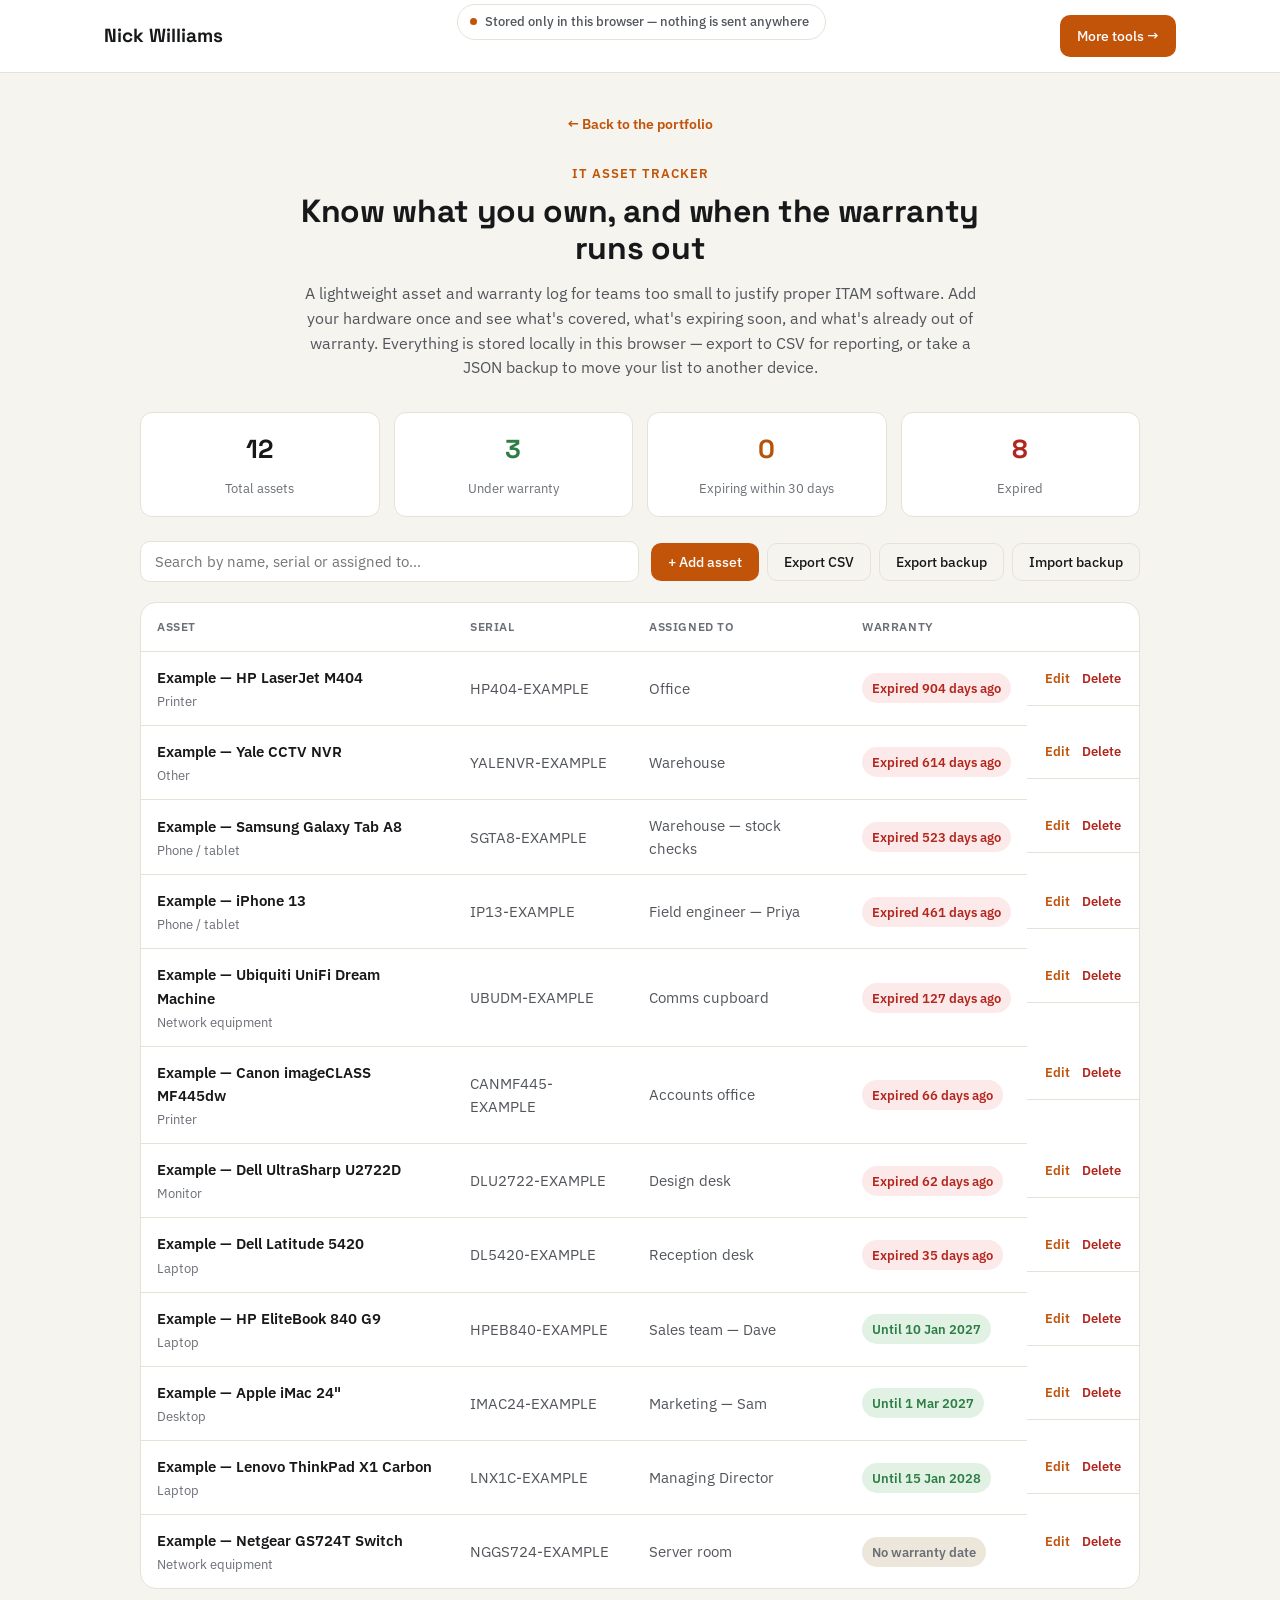
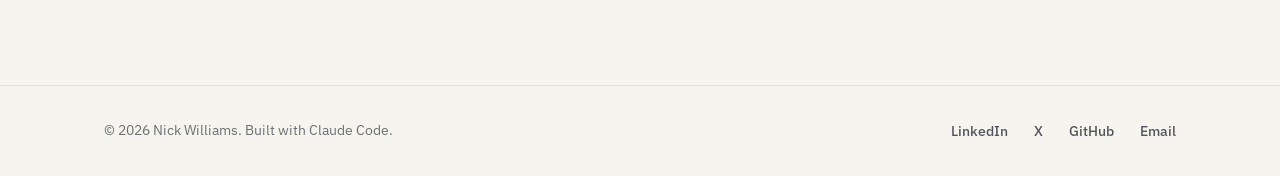
==== tools/asset-tracker/index.html @ 1b695453 "Add IT Asset Tracker tool Self-contained hardware/warranty log under tools/asset-tracker/, in the sa" ====
<!doctype html>
<html lang="en">
<head>
<meta charset="UTF-8">
<meta name="viewport" content="width=device-width, initial-scale=1">
<title>IT Asset Tracker — Nick Williams</title>
<meta name="description" content="Track hardware, warranty dates and who has what — stored in your browser, exportable to CSV, no account or database required.">

<!-- TODO: update once a custom domain is live -->
<link rel="canonical" href="https://your-domain.example/tools/asset-tracker/">
<meta property="og:type" content="website">
<meta property="og:site_name" content="Nick Williams">
<meta property="og:title" content="IT Asset Tracker">
<meta property="og:description" content="Track hardware, warranty dates and who has what — stored in your browser, exportable to CSV, no account or database required.">
<meta property="og:url" content="https://your-domain.example/tools/asset-tracker/">
<meta name="twitter:card" content="summary">
<meta name="twitter:title" content="IT Asset Tracker">
<meta name="twitter:description" content="Track hardware, warranty dates and who has what — stored in your browser, exportable to CSV, no account or database required.">

<link rel="preconnect" href="https://fonts.googleapis.com">
<link rel="preconnect" href="https://fonts.gstatic.com" crossorigin>
<link href="https://fonts.googleapis.com/css2?family=Space+Grotesk:wght@600;700&family=IBM+Plex+Sans:wght@400;500&display=swap" rel="stylesheet">

<link rel="stylesheet" href="../../css/style.css">
<link rel="stylesheet" href="asset.css">
<link rel="icon" type="image/svg+xml" href="../../assets/icons/favicon.svg">
</head>
<body>

<header class="tool-topbar">
  <div class="wrap tool-topbar-inner">
    <a href="../../" class="brand">Nick Williams</a>
    <span class="pill tool-live-pill"><span class="dot"></span>Stored only in this browser — nothing is sent anywhere</span>
    <a class="btn btn-primary btn-small" href="../../#work">More tools →</a>
  </div>
</header>

<main class="wrap asset-shell">

  <div class="asset-intro">
    <a href="../../#work" class="back-link">← Back to the portfolio</a>
    <span class="eyebrow">IT Asset Tracker</span>
    <h1>Know what you own, and when the warranty runs out</h1>
    <p class="lede">A lightweight asset and warranty log for teams too small to justify proper ITAM software. Add your hardware once and see what's covered, what's expiring soon, and what's already out of warranty. Everything is stored locally in this browser — export to CSV for reporting, or take a JSON backup to move your list to another device.</p>
  </div>

  <div class="asset-stats">
    <div class="asset-stat">
      <span class="asset-stat-value" id="stat-total">0</span>
      <span class="asset-stat-label">Total assets</span>
    </div>
    <div class="asset-stat ok">
      <span class="asset-stat-value" id="stat-ok">0</span>
      <span class="asset-stat-label">Under warranty</span>
    </div>
    <div class="asset-stat warn">
      <span class="asset-stat-value" id="stat-expiring">0</span>
      <span class="asset-stat-label">Expiring within 30 days</span>
    </div>
    <div class="asset-stat bad">
      <span class="asset-stat-value" id="stat-expired">0</span>
      <span class="asset-stat-label">Expired</span>
    </div>
  </div>

  <div class="asset-toolbar">
    <input type="search" class="asset-search" id="search-input" placeholder="Search by name, serial or assigned to…">
    <div class="asset-toolbar-actions">
      <button type="button" class="btn btn-primary btn-small" id="add-asset-btn">+ Add asset</button>
      <button type="button" class="btn btn-secondary btn-small" id="export-csv-btn">Export CSV</button>
      <button type="button" class="btn btn-secondary btn-small" id="export-backup-btn">Export backup</button>
      <button type="button" class="btn btn-secondary btn-small" id="import-backup-btn">Import backup</button>
      <input type="file" id="import-file-input" accept="application/json" hidden>
    </div>
  </div>

  <form class="asset-card asset-form" id="asset-form" hidden>
    <input type="hidden" id="asset-id">
    <div class="asset-form-grid">
      <div class="asset-field-group">
        <label for="asset-name">Name / description</label>
        <input type="text" id="asset-name" placeholder="Dell Latitude 5420" required>
      </div>
      <div class="asset-field-group">
        <label for="asset-category">Category</label>
        <select id="asset-category">
          <option>Laptop</option>
          <option>Desktop</option>
          <option>Monitor</option>
          <option>Phone / tablet</option>
          <option>Printer</option>
          <option>Network equipment</option>
          <option>Other</option>
        </select>
      </div>
      <div class="asset-field-group">
        <label for="asset-serial">Serial / asset number</label>
        <input type="text" id="asset-serial" placeholder="Optional">
      </div>
      <div class="asset-field-group">
        <label for="asset-assigned">Assigned to / location</label>
        <input type="text" id="asset-assigned" placeholder="Optional">
      </div>
      <div class="asset-field-group">
        <label for="asset-purchase-date">Purchase date</label>
        <input type="date" id="asset-purchase-date">
      </div>
      <div class="asset-field-group">
        <label for="asset-warranty-date">Warranty expiry</label>
        <input type="date" id="asset-warranty-date">
      </div>
      <div class="asset-field-group full">
        <label for="asset-notes">Notes</label>
        <textarea id="asset-notes" placeholder="Optional"></textarea>
      </div>
    </div>
    <div class="asset-form-actions">
      <button type="submit" class="btn btn-primary btn-small" id="save-asset-btn">Add asset</button>
      <button type="button" class="btn btn-secondary btn-small" id="cancel-edit-btn">Cancel</button>
    </div>
  </form>

  <div class="asset-table-wrap">
    <table class="asset-table" id="asset-table">
      <thead>
        <tr>
          <th>Asset</th>
          <th>Serial</th>
          <th>Assigned to</th>
          <th>Warranty</th>
          <th></th>
        </tr>
      </thead>
      <tbody id="asset-table-body"></tbody>
    </table>
    <p class="asset-empty" id="asset-empty" hidden></p>
  </div>

</main>

<footer class="site-footer">
  <div class="wrap">
    <p class="copyright">© <span id="year">2026</span> Nick Williams. Built with Claude Code.</p>
    <ul class="footer-links">
      <li><a href="#">LinkedIn</a></li>
      <li><a href="#">X</a></li>
      <li><a href="#">GitHub</a></li>
      <li><a href="mailto:hello@example.com">Email</a></li>
    </ul>
  </div>
</footer>

<script src="../../js/main.js"></script>
<script src="asset.js"></script>
</body>
</html>
---- css/style.css ----
/* ==========================================================================
   Nick Williams — portfolio/blog
   Design tokens
   ========================================================================== */
:root {
  --bg: #F6F4EF;
  --surface: #FFFFFF;
  --text: #17181A;
  --text-secondary: #52565C;
  --text-muted: #6B6F76;
  --accent: #C2540A;
  --accent-dark: #9C4308;
  --border: #E6E2D8;
  --placeholder-bg: #ECE7DA;

  --radius-lg: 16px;
  --radius-md: 12px;
  --radius-sm: 10px;

  --font-head: 'Space Grotesk', sans-serif;
  --font-body: 'IBM Plex Sans', sans-serif;

  --container: 1120px;
}

* { box-sizing: border-box; }

html {
  scroll-behavior: smooth;
  scroll-padding-top: 88px;
}

body {
  margin: 0;
  background: var(--bg);
  color: var(--text-secondary);
  font-family: var(--font-body);
  font-weight: 400;
  font-size: 16px;
  line-height: 1.6;
  -webkit-font-smoothing: antialiased;
}

img { max-width: 100%; display: block; }

a { color: inherit; text-decoration: none; }

h1, h2, h3, h4 {
  font-family: var(--font-head);
  color: var(--text);
  margin: 0;
  line-height: 1.15;
  letter-spacing: -0.01em;
}

p { margin: 0; }

.wrap {
  max-width: var(--container);
  margin: 0 auto;
  padding: 0 24px;
}

/* ==========================================================================
   Buttons
   ========================================================================== */
.btn {
  display: inline-flex;
  align-items: center;
  justify-content: center;
  gap: 8px;
  font-family: var(--font-body);
  font-weight: 500;
  font-size: 15px;
  padding: 12px 22px;
  border-radius: var(--radius-sm);
  border: 1px solid transparent;
  cursor: pointer;
  transition: transform 0.15s ease, background-color 0.15s ease, border-color 0.15s ease, box-shadow 0.15s ease;
  white-space: nowrap;
}

.btn-primary {
  background: var(--accent);
  color: #FFFFFF;
}
.btn-primary:hover {
  background: var(--accent-dark);
  transform: translateY(-1px);
}

.btn-secondary {
  background: transparent;
  color: var(--text);
  border-color: var(--border);
}
.btn-secondary:hover {
  border-color: var(--text-muted);
  transform: translateY(-1px);
}

.btn-small {
  padding: 9px 16px;
  font-size: 14px;
}

/* ==========================================================================
   Nav
   ========================================================================== */
.site-nav {
  position: sticky;
  top: 0;
  z-index: 100;
  background: rgba(246, 244, 239, 0.88);
  backdrop-filter: saturate(180%) blur(10px);
  border-bottom: 1px solid var(--border);
}

.site-nav .wrap {
  display: flex;
  align-items: center;
  justify-content: space-between;
  height: 72px;
}

.brand {
  font-family: var(--font-head);
  font-weight: 700;
  font-size: 19px;
  color: var(--text);
}

.nav-links {
  display: flex;
  align-items: center;
  gap: 36px;
  list-style: none;
  margin: 0;
  padding: 0;
}

.nav-links a:not(.btn) {
  font-size: 15px;
  font-weight: 500;
  color: var(--text-secondary);
  transition: color 0.15s ease;
}
.nav-links a:not(.btn):hover { color: var(--text); }

.nav-right { display: flex; align-items: center; gap: 32px; }

.nav-toggle {
  display: none;
  background: none;
  border: 1px solid var(--border);
  border-radius: var(--radius-sm);
  width: 40px;
  height: 40px;
  align-items: center;
  justify-content: center;
  cursor: pointer;
}
.nav-toggle svg { width: 20px; height: 20px; color: var(--text); }

/* ==========================================================================
   Standalone tool page topbar (subnet calculator, password policy, etc.)
   ========================================================================== */
.tool-topbar {
  border-bottom: 1px solid var(--border);
  background: var(--surface);
}
.tool-topbar-inner {
  display: flex;
  align-items: center;
  justify-content: space-between;
  gap: 16px;
  height: 72px;
  flex-wrap: wrap;
}
.tool-live-pill {
  margin: 0;
  order: 3;
  flex-basis: 100%;
  justify-content: center;
}
@media (min-width: 720px) {
  .tool-live-pill { flex-basis: auto; order: 0; }
}

/* ==========================================================================
   Hero
   ========================================================================== */
.hero {
  padding: 88px 0 64px;
}

.pill {
  display: inline-flex;
  align-items: center;
  gap: 8px;
  background: var(--surface);
  border: 1px solid var(--border);
  border-radius: 999px;
  padding: 7px 16px 7px 12px;
  font-size: 13px;
  font-weight: 500;
  color: var(--text-secondary);
  margin-bottom: 28px;
}
.pill .dot {
  width: 7px;
  height: 7px;
  border-radius: 50%;
  background: var(--accent);
  flex-shrink: 0;
}

.hero h1 {
  font-size: 52px;
  font-weight: 700;
  max-width: 15ch;
  margin-bottom: 24px;
}

.hero .lede {
  font-size: 18px;
  max-width: 62ch;
  margin-bottom: 36px;
}

.hero .actions {
  display: flex;
  gap: 14px;
  flex-wrap: wrap;
}

/* ==========================================================================
   Section scaffolding
   ========================================================================== */
section { padding: 72px 0; }

.section-head {
  display: flex;
  align-items: flex-end;
  justify-content: space-between;
  gap: 24px;
  margin-bottom: 36px;
  flex-wrap: wrap;
}

.eyebrow {
  display: block;
  font-family: var(--font-body);
  font-size: 12.5px;
  font-weight: 600;
  letter-spacing: 0.08em;
  text-transform: uppercase;
  color: var(--accent);
  margin-bottom: 10px;
}

.section-head h2 { font-size: 30px; font-weight: 700; }

.head-link {
  font-size: 14.5px;
  font-weight: 500;
  color: var(--accent);
  white-space: nowrap;
  padding-bottom: 4px;
}
.head-link:hover { color: var(--accent-dark); }

/* ==========================================================================
   Card grid — tools
   ========================================================================== */
.card-grid {
  display: grid;
  grid-template-columns: repeat(3, 1fr);
  gap: 20px;
}

.tool-card {
  background: var(--surface);
  border: 1px solid var(--border);
  border-radius: var(--radius-lg);
  padding: 26px 24px;
  transition: transform 0.18s ease, border-color 0.18s ease, box-shadow 0.18s ease;
}

.tool-card:hover {
  transform: translateY(-4px);
  border-color: var(--accent);
  box-shadow: 0 12px 28px -18px rgba(23, 24, 26, 0.28);
}

.icon-chip {
  width: 42px;
  height: 42px;
  border-radius: var(--radius-sm);
  background: var(--placeholder-bg);
  display: flex;
  align-items: center;
  justify-content: center;
  margin-bottom: 18px;
}
.icon-chip svg {
  width: 20px;
  height: 20px;
  stroke: var(--accent-dark);
}

.tool-card h3 {
  font-size: 17px;
  font-weight: 600;
  margin-bottom: 8px;
}

.tool-card p {
  font-size: 14.5px;
  color: var(--text-muted);
  margin-bottom: 18px;
  min-height: 44px;
}

.try-link {
  display: inline-flex;
  align-items: center;
  gap: 6px;
  font-size: 14px;
  font-weight: 600;
  color: var(--accent);
  transition: gap 0.15s ease;
}
.try-link:hover { gap: 10px; color: var(--accent-dark); }

/* ==========================================================================
   Blog cards
   ========================================================================== */
.blog-grid {
  display: grid;
  grid-template-columns: repeat(3, 1fr);
  gap: 20px;
}

.post-card {
  display: block;
  background: var(--surface);
  border: 1px solid var(--border);
  border-radius: var(--radius-lg);
  overflow: hidden;
  transition: transform 0.18s ease, border-color 0.18s ease, box-shadow 0.18s ease;
}
.post-card:hover {
  transform: translateY(-4px);
  border-color: var(--accent);
  box-shadow: 0 12px 28px -18px rgba(23, 24, 26, 0.28);
}

.post-thumb {
  aspect-ratio: 16 / 10;
  background: var(--placeholder-bg);
  background-size: cover;
  background-position: center;
}

.post-body { padding: 20px 22px 24px; }

.post-meta {
  font-size: 13px;
  font-weight: 500;
  color: var(--text-muted);
  margin-bottom: 10px;
}
.post-meta .cat { color: var(--accent); font-weight: 600; }

.post-card h3 {
  font-size: 17px;
  font-weight: 600;
  margin-bottom: 8px;
}

.post-card .excerpt {
  font-size: 14.5px;
  color: var(--text-muted);
}

/* ==========================================================================
   About
   ========================================================================== */
.about-grid {
  display: grid;
  grid-template-columns: 1.15fr 0.85fr;
  gap: 56px;
  align-items: center;
}

.about-copy p { margin-bottom: 18px; font-size: 15.5px; }

.skill-tags {
  display: flex;
  flex-wrap: wrap;
  gap: 10px;
  margin: 26px 0 30px;
}

.skill-tag {
  font-size: 13px;
  font-weight: 500;
  color: var(--text-secondary);
  background: var(--surface);
  border: 1px solid var(--border);
  border-radius: 999px;
  padding: 7px 14px;
}

.about-image {
  aspect-ratio: 4 / 5;
  background: var(--placeholder-bg);
  border: 1px dashed #C9C2AF;
  border-radius: var(--radius-lg);
  display: flex;
  align-items: center;
  justify-content: center;
  text-align: center;
  padding: 24px;
}
.about-image span {
  font-size: 13px;
  color: var(--text-muted);
  font-weight: 500;
  max-width: 22ch;
}

/* ==========================================================================
   Footer
   ========================================================================== */
.site-footer {
  border-top: 1px solid var(--border);
  padding: 32px 0;
}
.site-footer .wrap {
  display: flex;
  align-items: center;
  justify-content: space-between;
  flex-wrap: wrap;
  gap: 16px;
}
.copyright { font-size: 13.5px; color: var(--text-muted); }

.footer-links {
  display: flex;
  gap: 26px;
  list-style: none;
  margin: 0;
  padding: 0;
}
.footer-links a {
  font-size: 13.5px;
  font-weight: 500;
  color: var(--text-secondary);
  transition: color 0.15s ease;
}
.footer-links a:hover { color: var(--accent); }

/* ==========================================================================
   Blog index / post pages (shared with blog/*.html)
   ========================================================================== */
.page-header {
  padding: 56px 0 8px;
}
.page-header .eyebrow { margin-bottom: 12px; }
.page-header h1 {
  font-size: 40px;
  font-weight: 700;
  margin-bottom: 16px;
}
.page-header .lede {
  font-size: 16.5px;
  max-width: 60ch;
}

.back-link {
  display: inline-flex;
  align-items: center;
  gap: 6px;
  font-size: 14px;
  font-weight: 600;
  color: var(--accent);
  margin-bottom: 28px;
}
.back-link:hover { color: var(--accent-dark); }

.post-article {
  max-width: 720px;
  margin: 0 auto;
  padding: 24px 24px 96px;
}

.post-article .post-hero-meta {
  margin-bottom: 18px;
}

.post-article h1 {
  font-size: 36px;
  margin-bottom: 22px;
}

.post-content { font-size: 16.5px; color: var(--text-secondary); }
.post-content p { margin-bottom: 20px; }
.post-content h2 {
  font-size: 24px;
  margin: 36px 0 16px;
}
.post-content h3 {
  font-size: 19px;
  margin: 28px 0 12px;
}
.post-content ul, .post-content ol {
  margin: 0 0 20px;
  padding-left: 22px;
}
.post-content li { margin-bottom: 8px; }
.post-content a { color: var(--accent); font-weight: 500; }
.post-content a:hover { color: var(--accent-dark); }
.post-content blockquote {
  margin: 24px 0;
  padding: 4px 0 4px 20px;
  border-left: 3px solid var(--accent);
  color: var(--text);
  font-style: italic;
}
.post-content code {
  background: var(--placeholder-bg);
  border-radius: 5px;
  padding: 2px 6px;
  font-size: 0.9em;
}
.post-content pre {
  background: var(--text);
  color: #F6F4EF;
  padding: 18px 20px;
  border-radius: var(--radius-md);
  overflow-x: auto;
  margin-bottom: 20px;
}
.post-content pre code {
  background: none;
  padding: 0;
  color: inherit;
}

.blog-index-grid { margin-top: 8px; }

.empty-state {
  text-align: center;
  padding: 60px 20px;
  color: var(--text-muted);
  border: 1px dashed var(--border);
  border-radius: var(--radius-lg);
}

/* ==========================================================================
   Responsive
   ========================================================================== */
@media (max-width: 860px) {
  .card-grid, .blog-grid { grid-template-columns: repeat(2, 1fr); }
  .about-grid { grid-template-columns: 1fr; }
  .about-image { max-width: 340px; margin: 0 auto; order: -1; }
  .hero h1 { font-size: 42px; }
}

@media (max-width: 640px) {
  .nav-links, .nav-right .btn { display: none; }
  .nav-toggle { display: flex; }
  .nav-right { gap: 12px; }

  .site-nav.open .nav-links {
    display: flex;
    flex-direction: column;
    align-items: flex-start;
    gap: 4px;
    position: absolute;
    top: 72px;
    left: 0;
    right: 0;
    background: var(--surface);
    border-bottom: 1px solid var(--border);
    padding: 16px 24px 24px;
  }
  .site-nav.open .nav-links a { padding: 10px 0; width: 100%; }
  .site-nav.open .nav-right .btn.btn-primary {
    display: inline-flex;
    position: absolute;
    top: 16px;
    right: 64px;
  }

  .card-grid, .blog-grid { grid-template-columns: 1fr; }
  .hero h1 { font-size: 34px; }
  .hero .lede { font-size: 16px; }
  .section-head h2 { font-size: 24px; }
  .post-article h1 { font-size: 28px; }
  .page-header h1 { font-size: 30px; }
}
---- tools/asset-tracker/asset.css ----
/* IT Asset Tracker — extends the shared design tokens from css/style.css */

.asset-shell {
  padding: 40px 24px 96px;
}

.asset-intro {
  max-width: 68ch;
  margin: 0 auto 32px;
  text-align: center;
}
.asset-intro .back-link,
.asset-intro .eyebrow {
  display: block;
}
.asset-intro h1 {
  font-size: 32px;
  margin: 10px 0 14px;
}
.asset-intro .lede {
  font-size: 15.5px;
  margin: 0 auto;
}

.asset-stats {
  display: grid;
  grid-template-columns: repeat(4, 1fr);
  gap: 14px;
  max-width: 1000px;
  margin: 0 auto 24px;
}
.asset-stat {
  background: var(--surface);
  border: 1px solid var(--border);
  border-radius: var(--radius-md);
  padding: 16px 18px;
  text-align: center;
}
.asset-stat-value {
  display: block;
  font-family: var(--font-head);
  font-size: 26px;
  font-weight: 700;
  color: var(--text);
  margin-bottom: 4px;
}
.asset-stat-label {
  font-size: 12.5px;
  color: var(--text-muted);
}
.asset-stat.ok .asset-stat-value { color: #2E7D46; }
.asset-stat.warn .asset-stat-value { color: #B45309; }
.asset-stat.bad .asset-stat-value { color: #B3261E; }

.asset-toolbar {
  display: flex;
  flex-wrap: wrap;
  gap: 12px;
  align-items: center;
  justify-content: space-between;
  max-width: 1000px;
  margin: 0 auto 20px;
}
.asset-search {
  flex: 1 1 240px;
  font-family: var(--font-body);
  font-size: 15px;
  color: var(--text);
  background: var(--surface);
  border: 1px solid var(--border);
  border-radius: var(--radius-sm);
  padding: 10px 14px;
}
.asset-search:focus {
  outline: none;
  border-color: var(--accent);
}
.asset-toolbar-actions {
  display: flex;
  gap: 8px;
  flex-wrap: wrap;
}

.asset-card {
  background: var(--surface);
  border: 1px solid var(--border);
  border-radius: var(--radius-lg);
  padding: 24px;
  max-width: 1000px;
  margin: 0 auto 24px;
}

.asset-form-grid {
  display: grid;
  grid-template-columns: repeat(2, 1fr);
  gap: 16px;
  margin-bottom: 18px;
}
.asset-field-group {
  display: flex;
  flex-direction: column;
  gap: 6px;
}
.asset-field-group.full { grid-column: 1 / -1; }
.asset-field-group label {
  font-size: 13px;
  font-weight: 600;
  color: var(--text);
}
.asset-field-group input,
.asset-field-group select,
.asset-field-group textarea {
  font-family: var(--font-body);
  font-size: 15px;
  color: var(--text);
  background: var(--bg);
  border: 1px solid var(--border);
  border-radius: var(--radius-sm);
  padding: 10px 12px;
}
.asset-field-group textarea {
  resize: vertical;
  min-height: 64px;
}
.asset-field-group input:focus,
.asset-field-group select:focus,
.asset-field-group textarea:focus {
  outline: none;
  border-color: var(--accent);
}

.asset-form-actions {
  display: flex;
  gap: 10px;
}

.asset-table-wrap {
  max-width: 1000px;
  margin: 0 auto;
  background: var(--surface);
  border: 1px solid var(--border);
  border-radius: var(--radius-lg);
  overflow-x: auto;
}
.asset-table {
  width: 100%;
  border-collapse: collapse;
  min-width: 640px;
}
.asset-table th {
  text-align: left;
  font-size: 12px;
  font-weight: 600;
  text-transform: uppercase;
  letter-spacing: 0.05em;
  color: var(--text-muted);
  padding: 14px 16px;
  border-bottom: 1px solid var(--border);
  white-space: nowrap;
}
.asset-table td {
  padding: 14px 16px;
  border-bottom: 1px solid var(--border);
  font-size: 14.5px;
  color: var(--text-secondary);
  vertical-align: middle;
}
.asset-table tr:last-child td { border-bottom: none; }

.asset-name { font-weight: 600; color: var(--text); }
.asset-category { font-size: 12.5px; color: var(--text-muted); margin-top: 2px; }

.warranty-badge {
  display: inline-flex;
  align-items: center;
  font-size: 12.5px;
  font-weight: 600;
  padding: 5px 10px;
  border-radius: 999px;
  white-space: nowrap;
}
.warranty-badge.ok { background: #E1F2E4; color: #2E7D46; }
.warranty-badge.warn { background: #FDF0DA; color: #B45309; }
.warranty-badge.bad { background: #FBEAE9; color: #B3261E; }
.warranty-badge.neutral { background: var(--placeholder-bg); color: var(--text-muted); }

.asset-actions {
  display: flex;
  gap: 8px;
  white-space: nowrap;
}
.row-btn {
  font-family: var(--font-body);
  font-size: 13px;
  font-weight: 600;
  color: var(--accent);
  background: none;
  border: none;
  cursor: pointer;
  padding: 4px 2px;
}
.row-btn:hover { color: var(--accent-dark); text-decoration: underline; }
.row-btn-danger { color: #B3261E; }
.row-btn-danger:hover { color: #8C1D17; }

.asset-empty {
  text-align: center;
  padding: 40px 20px;
  color: var(--text-muted);
  font-size: 14.5px;
}

@media (max-width: 860px) {
  .asset-stats { grid-template-columns: repeat(2, 1fr); }
  .asset-form-grid { grid-template-columns: 1fr; }
}

@media (max-width: 480px) {
  .asset-card { padding: 18px; }
  .asset-toolbar { flex-direction: column; align-items: stretch; }
  .asset-toolbar-actions { justify-content: flex-start; }
}
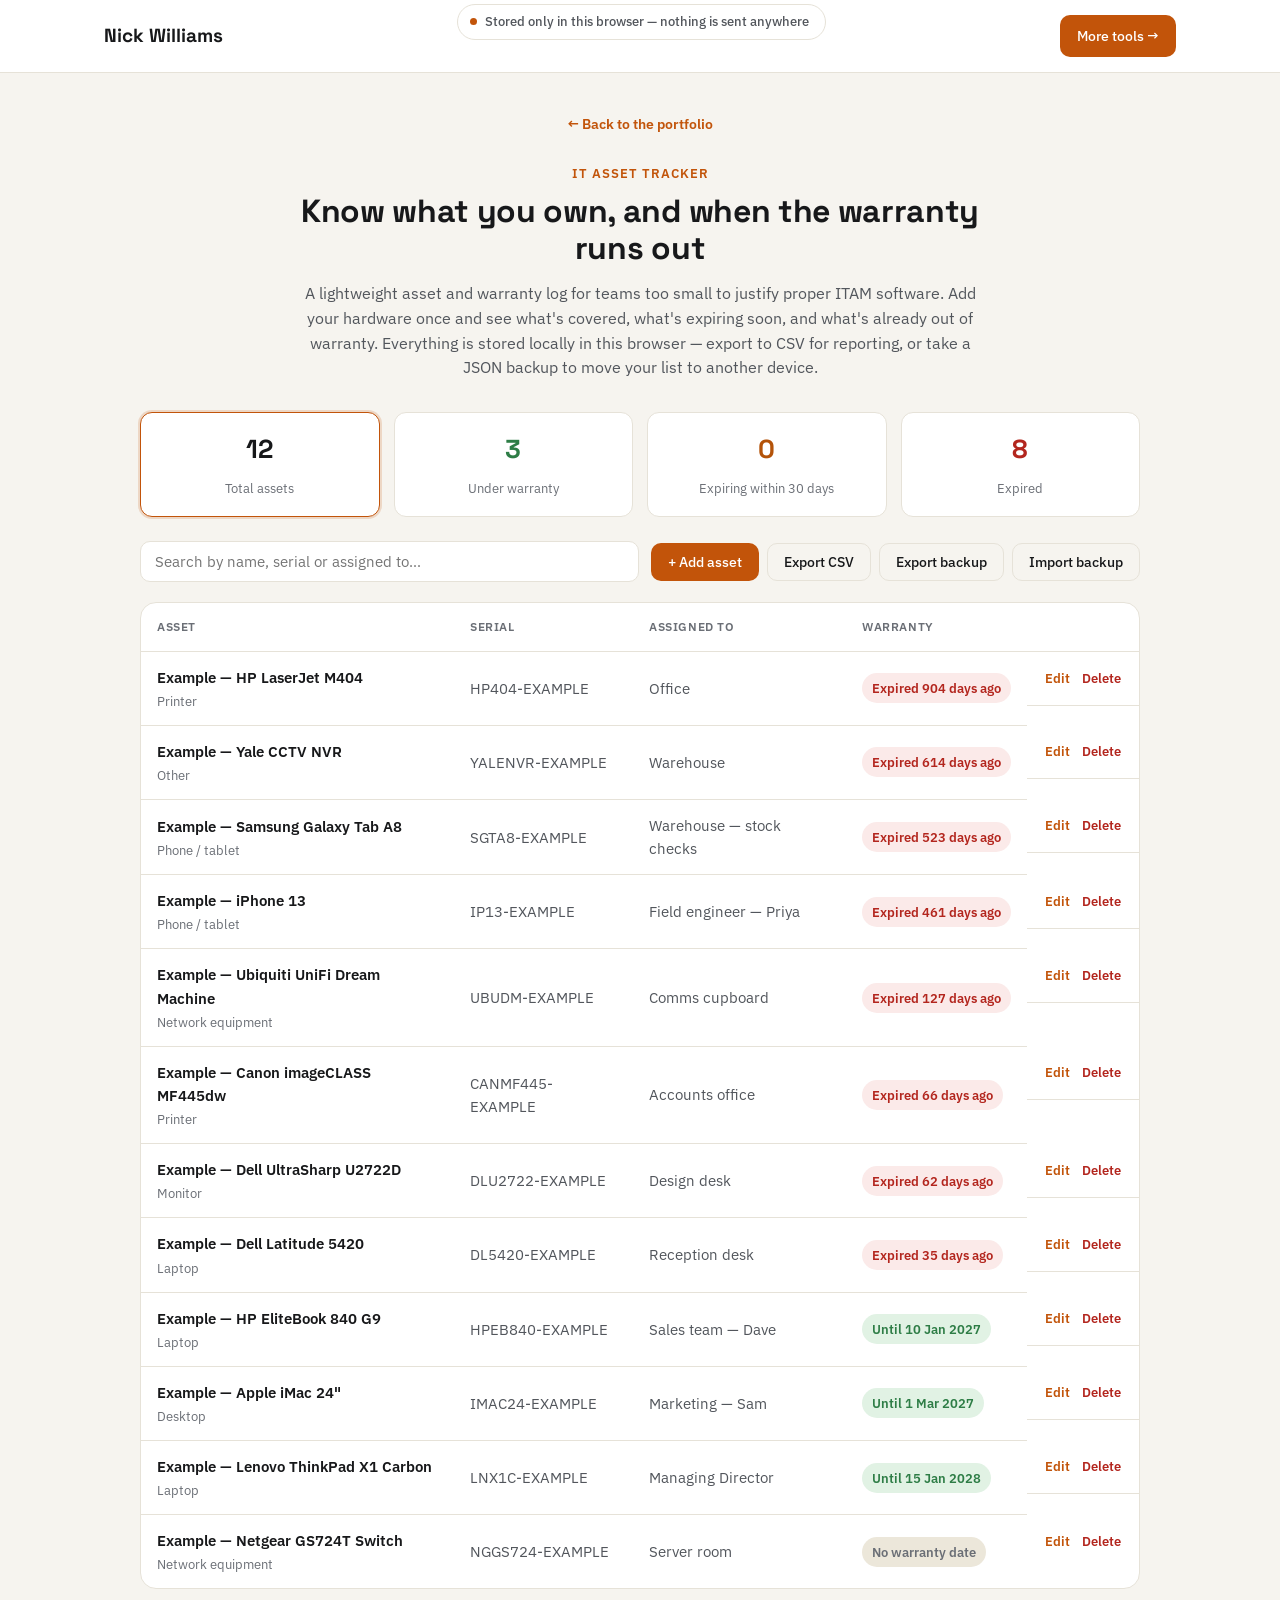
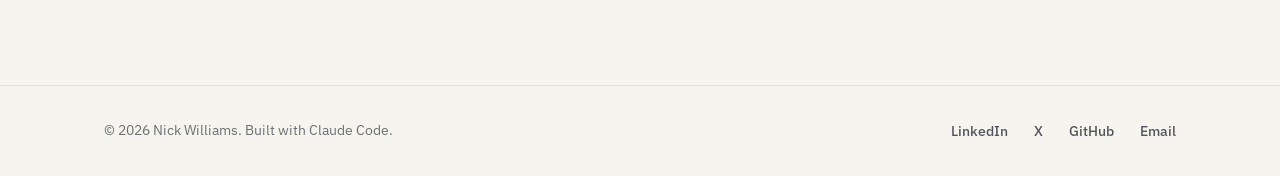
==== commit 37f5450f: "Make asset tracker stat tiles clickable status filters Click a tile (Under warranty / Expiring / Exp" ====
--- a/tools/asset-tracker/index.html
+++ b/tools/asset-tracker/index.html
@@ -44,23 +44,23 @@
     <p class="lede">A lightweight asset and warranty log for teams too small to justify proper ITAM software. Add your hardware once and see what's covered, what's expiring soon, and what's already out of warranty. Everything is stored locally in this browser — export to CSV for reporting, or take a JSON backup to move your list to another device.</p>
   </div>
 
-  <div class="asset-stats">
-    <div class="asset-stat">
+  <div class="asset-stats" id="asset-stats">
+    <button type="button" class="asset-stat" data-filter="all">
       <span class="asset-stat-value" id="stat-total">0</span>
       <span class="asset-stat-label">Total assets</span>
-    </div>
-    <div class="asset-stat ok">
+    </button>
+    <button type="button" class="asset-stat ok" data-filter="ok">
       <span class="asset-stat-value" id="stat-ok">0</span>
       <span class="asset-stat-label">Under warranty</span>
-    </div>
-    <div class="asset-stat warn">
+    </button>
+    <button type="button" class="asset-stat warn" data-filter="warn">
       <span class="asset-stat-value" id="stat-expiring">0</span>
       <span class="asset-stat-label">Expiring within 30 days</span>
-    </div>
-    <div class="asset-stat bad">
+    </button>
+    <button type="button" class="asset-stat bad" data-filter="bad">
       <span class="asset-stat-value" id="stat-expired">0</span>
       <span class="asset-stat-label">Expired</span>
-    </div>
+    </button>
   </div>
 
   <div class="asset-toolbar">
--- a/tools/asset-tracker/asset.css
+++ b/tools/asset-tracker/asset.css
@@ -30,11 +30,37 @@
   margin: 0 auto 24px;
 }
 .asset-stat {
+  display: block;
+  width: 100%;
+  font: inherit;
+  color: inherit;
   background: var(--surface);
   border: 1px solid var(--border);
   border-radius: var(--radius-md);
   padding: 16px 18px;
   text-align: center;
+  cursor: pointer;
+  transition: border-color 0.15s ease, box-shadow 0.15s ease, transform 0.15s ease;
+}
+.asset-stat:hover {
+  border-color: var(--text-muted);
+  transform: translateY(-1px);
+}
+.asset-stat.active {
+  border-color: var(--accent);
+  box-shadow: 0 0 0 2px rgba(194, 84, 10, 0.18);
+}
+.asset-stat.ok.active {
+  border-color: #2E7D46;
+  box-shadow: 0 0 0 2px rgba(46, 125, 70, 0.18);
+}
+.asset-stat.warn.active {
+  border-color: #B45309;
+  box-shadow: 0 0 0 2px rgba(180, 83, 9, 0.18);
+}
+.asset-stat.bad.active {
+  border-color: #B3261E;
+  box-shadow: 0 0 0 2px rgba(179, 38, 30, 0.18);
 }
 .asset-stat-value {
   display: block;
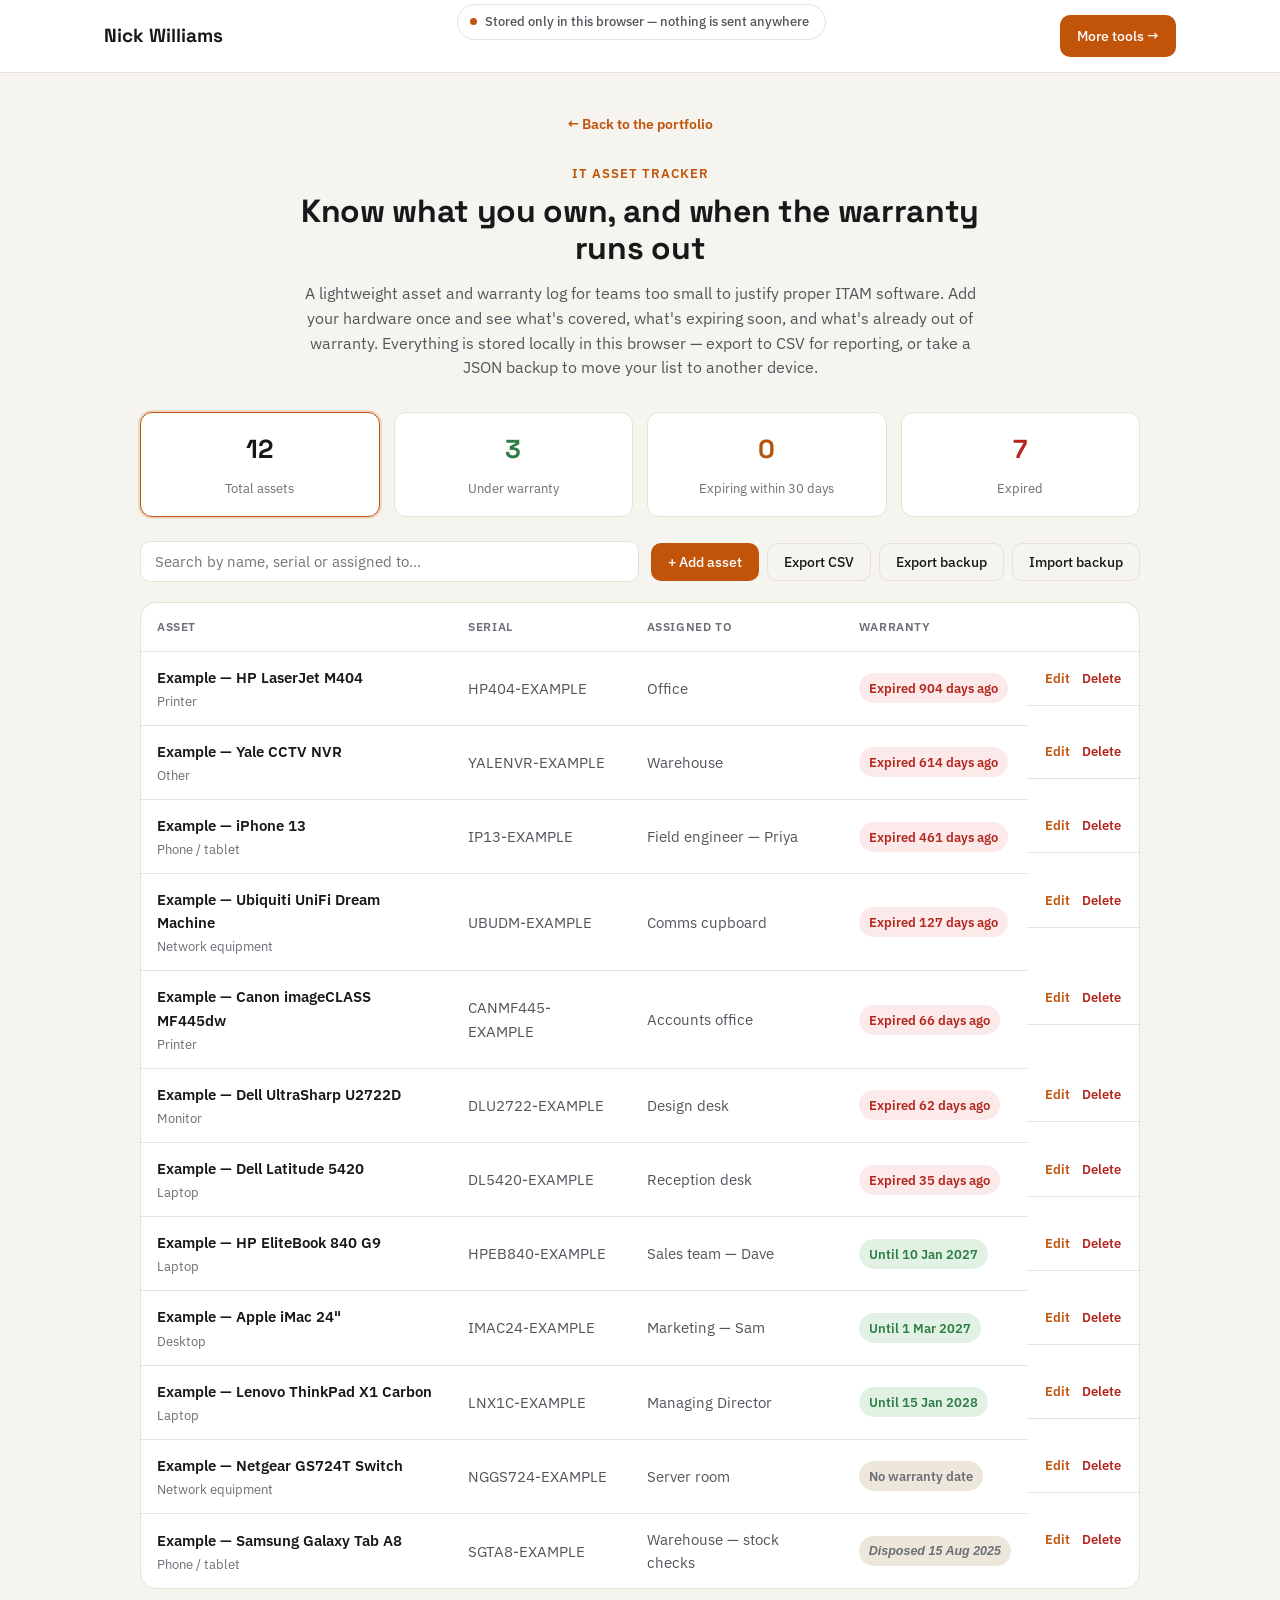
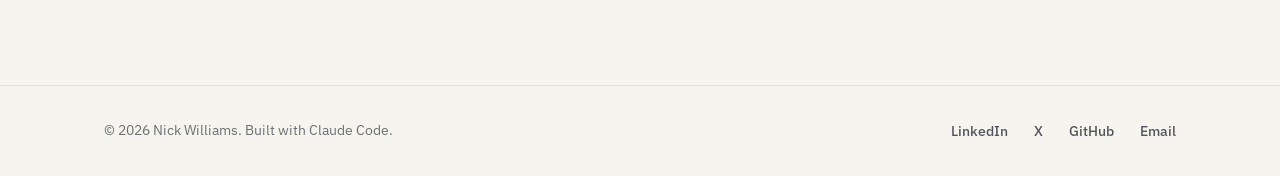
==== commit e2468fb5: "Add disposal date to asset tracker item details Once a disposal date is set, it replaces the warrant" ====
--- a/tools/asset-tracker/index.html
+++ b/tools/asset-tracker/index.html
@@ -109,6 +109,10 @@
         <label for="asset-warranty-date">Warranty expiry</label>
         <input type="date" id="asset-warranty-date">
       </div>
+      <div class="asset-field-group">
+        <label for="asset-disposal-date">Disposal date</label>
+        <input type="date" id="asset-disposal-date">
+      </div>
       <div class="asset-field-group full">
         <label for="asset-notes">Notes</label>
         <textarea id="asset-notes" placeholder="Optional"></textarea>
--- a/tools/asset-tracker/asset.css
+++ b/tools/asset-tracker/asset.css
@@ -209,6 +209,7 @@
 .warranty-badge.warn { background: #FDF0DA; color: #B45309; }
 .warranty-badge.bad { background: #FBEAE9; color: #B3261E; }
 .warranty-badge.neutral { background: var(--placeholder-bg); color: var(--text-muted); }
+.warranty-badge.disposed { background: var(--placeholder-bg); color: var(--text-muted); font-style: italic; }
 
 .asset-actions {
   display: flex;
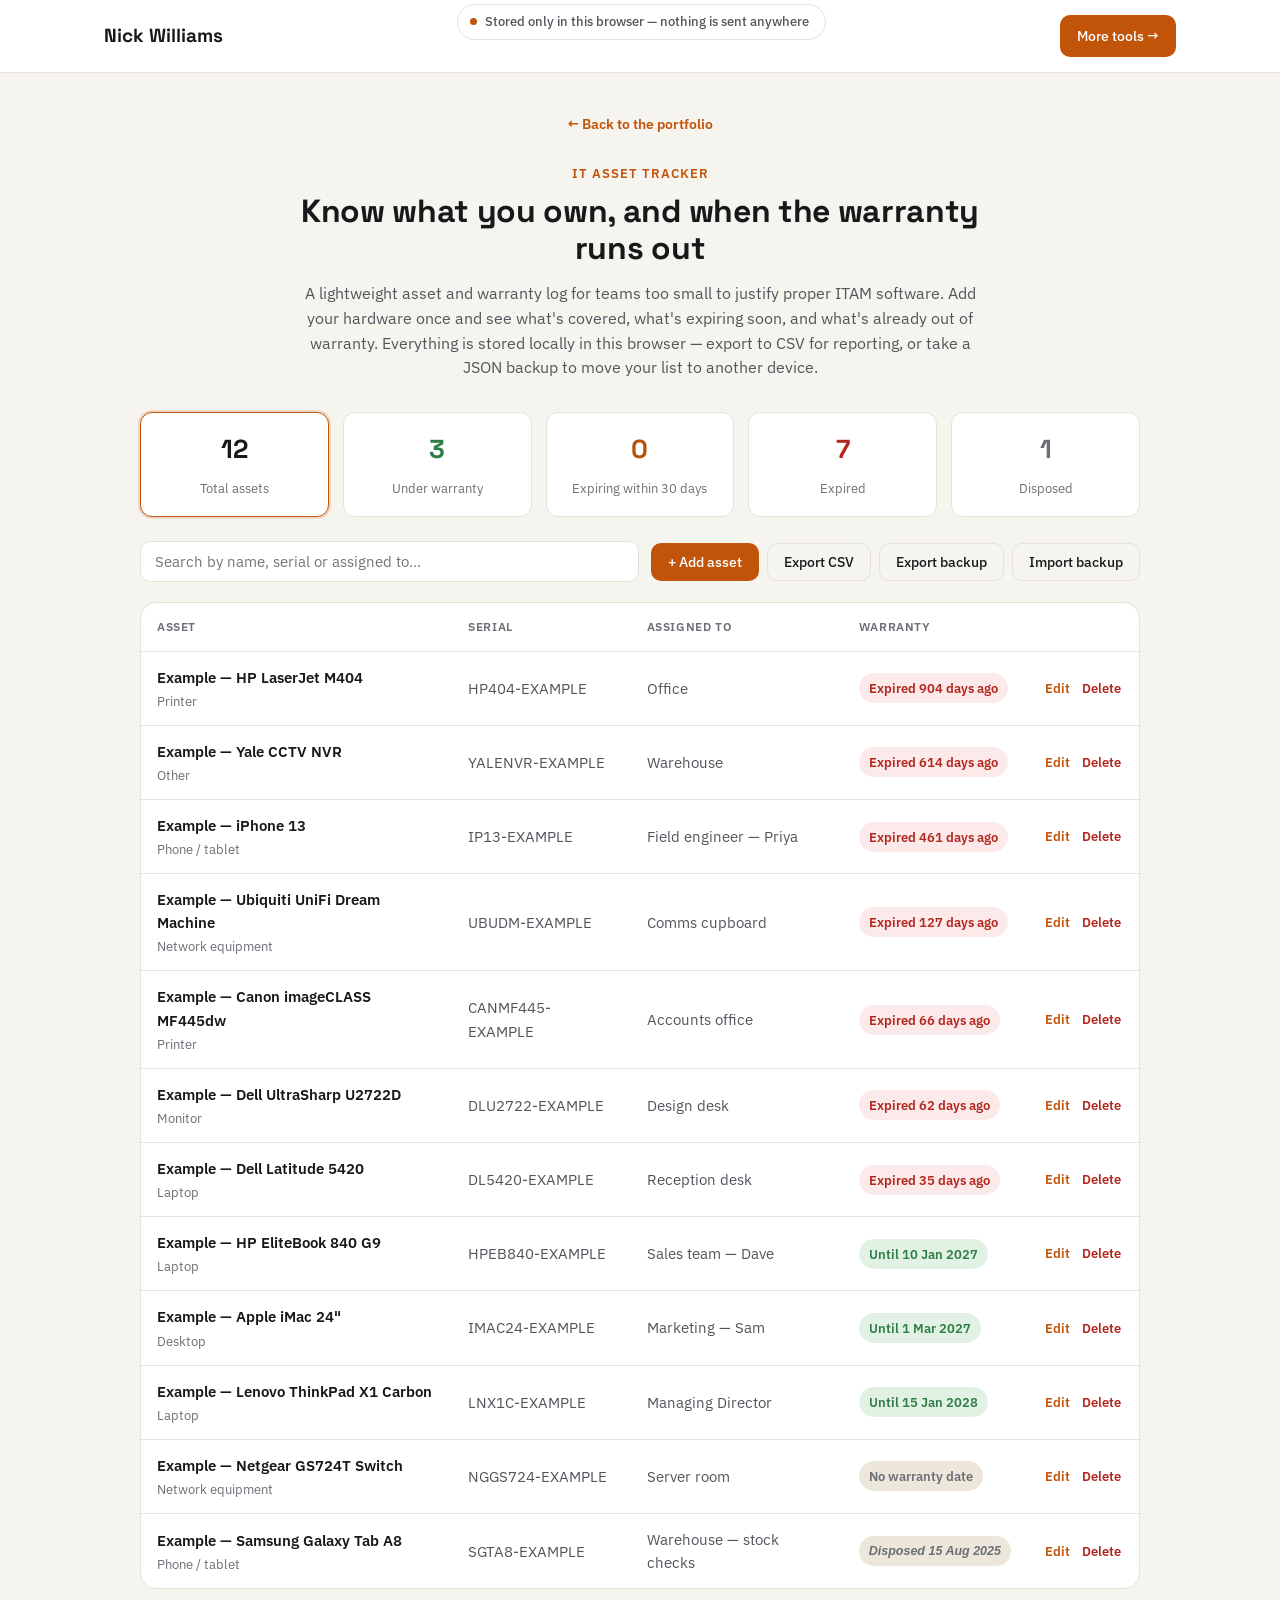
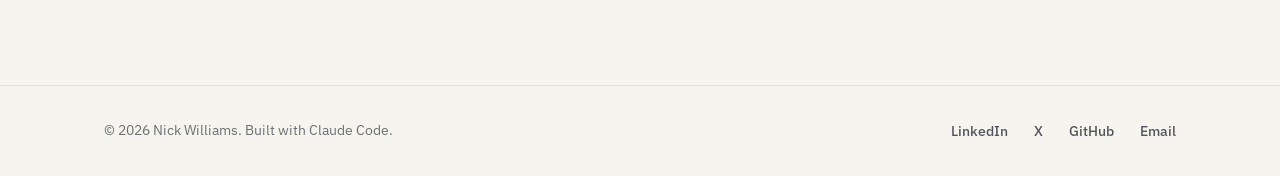
==== commit 45f4e02d: "Add a Disposed stat tile to the asset tracker Fifth tile alongside Total/Under warranty/Expiring/Exp" ====
--- a/tools/asset-tracker/index.html
+++ b/tools/asset-tracker/index.html
@@ -60,6 +60,10 @@
     <button type="button" class="asset-stat bad" data-filter="bad">
       <span class="asset-stat-value" id="stat-expired">0</span>
       <span class="asset-stat-label">Expired</span>
+    </button>
+    <button type="button" class="asset-stat disposed" data-filter="disposed">
+      <span class="asset-stat-value" id="stat-disposed">0</span>
+      <span class="asset-stat-label">Disposed</span>
     </button>
   </div>
 
--- a/tools/asset-tracker/asset.css
+++ b/tools/asset-tracker/asset.css
@@ -24,7 +24,7 @@
 
 .asset-stats {
   display: grid;
-  grid-template-columns: repeat(4, 1fr);
+  grid-template-columns: repeat(5, 1fr);
   gap: 14px;
   max-width: 1000px;
   margin: 0 auto 24px;
@@ -62,6 +62,10 @@
   border-color: #B3261E;
   box-shadow: 0 0 0 2px rgba(179, 38, 30, 0.18);
 }
+.asset-stat.disposed.active {
+  border-color: var(--text-muted);
+  box-shadow: 0 0 0 2px rgba(107, 111, 118, 0.18);
+}
 .asset-stat-value {
   display: block;
   font-family: var(--font-head);
@@ -77,6 +81,7 @@
 .asset-stat.ok .asset-stat-value { color: #2E7D46; }
 .asset-stat.warn .asset-stat-value { color: #B45309; }
 .asset-stat.bad .asset-stat-value { color: #B3261E; }
+.asset-stat.disposed .asset-stat-value { color: var(--text-muted); }
 
 .asset-toolbar {
   display: flex;
